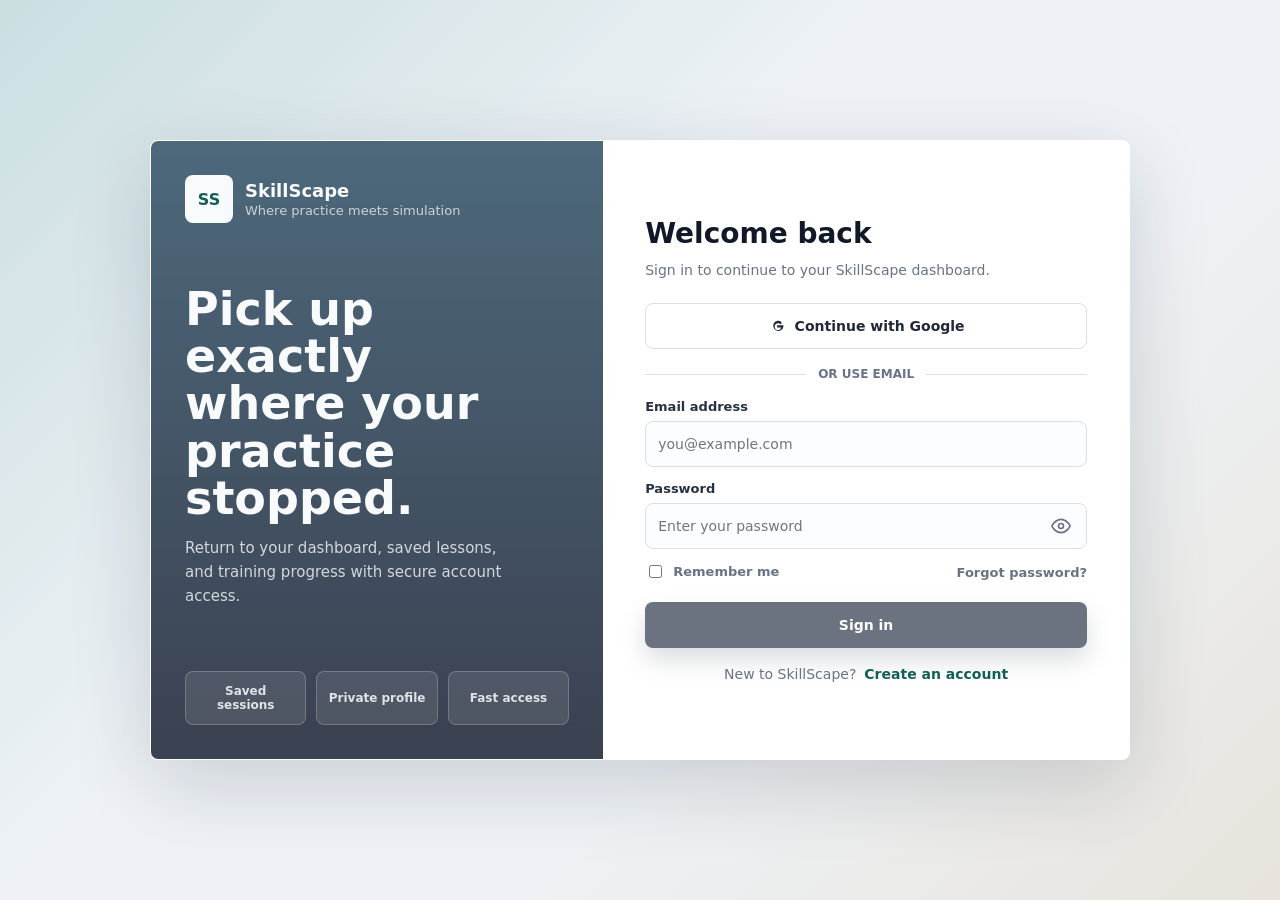
==== frontend/catalog.html @ 08c66814 "feat: course catalog with live search, category filters, and 16 simulated courses" ====
<!DOCTYPE html>
<html lang="en">
<head>
  <meta charset="UTF-8" />
  <meta name="viewport" content="width=device-width, initial-scale=1.0" />
  <title>Course Catalog — SkillScape</title>
  <link rel="preconnect" href="https://fonts.googleapis.com" />
  <link rel="preconnect" href="https://fonts.gstatic.com" crossorigin />
  <link href="https://fonts.googleapis.com/css2?family=Inter:wght@400;500;600;700&family=Space+Grotesk:wght@500;600;700&display=swap" rel="stylesheet" />
  <link rel="stylesheet" href="app.css" />
</head>
<body>
  <div class="app-shell">

    <aside class="sidebar" id="sidebar">
      <div class="sidebar-brand">
        <div class="brand-mark">SS</div>
        <div class="brand-copy">
          <strong>SkillScape</strong>
          <span>Where practice meets simulation</span>
        </div>
      </div>
      <nav class="sidebar-nav">
        <div class="nav-section">Learn</div>
        <a class="nav-link" href="dashboard.html">
          <svg viewBox="0 0 24 24" fill="none" stroke="currentColor" stroke-width="2" stroke-linecap="round" stroke-linejoin="round"><rect x="3" y="3" width="7" height="9"/><rect x="14" y="3" width="7" height="5"/><rect x="14" y="12" width="7" height="9"/><rect x="3" y="16" width="7" height="5"/></svg>
          Overview
        </a>
        <a class="nav-link active" href="catalog.html">
          <svg viewBox="0 0 24 24" fill="none" stroke="currentColor" stroke-width="2" stroke-linecap="round" stroke-linejoin="round"><path d="M4 19.5A2.5 2.5 0 0 1 6.5 17H20"/><path d="M6.5 2H20v20H6.5A2.5 2.5 0 0 1 4 19.5v-15A2.5 2.5 0 0 1 6.5 2z"/></svg>
          Courses
        </a>
        <a class="nav-link" href="dashboard.html#skilltree">
          <svg viewBox="0 0 24 24" fill="none" stroke="currentColor" stroke-width="2" stroke-linecap="round" stroke-linejoin="round"><path d="M12 19V5"/><path d="M5 12l7-7 7 7"/><path d="M5 19h14"/></svg>
          Skill Path
        </a>
        <div class="nav-section">Practice</div>
        <a class="nav-link" href="#simulations">
          <svg viewBox="0 0 24 24" fill="none" stroke="currentColor" stroke-width="2" stroke-linecap="round" stroke-linejoin="round"><rect x="2" y="3" width="20" height="14" rx="2"/><path d="M8 21h8M12 17v4"/></svg>
          Simulations
        </a>
        <a class="nav-link" href="dashboard.html#assessment">
          <svg viewBox="0 0 24 24" fill="none" stroke="currentColor" stroke-width="2" stroke-linecap="round" stroke-linejoin="round"><path d="M22 11.08V12a10 10 0 1 1-5.93-9.14"/><polyline points="22 4 12 14.01 9 11.01"/></svg>
          Assessments
        </a>
        <div class="nav-section">Account</div>
        <a class="nav-link" href="dashboard.html#achievements">
          <svg viewBox="0 0 24 24" fill="none" stroke="currentColor" stroke-width="2" stroke-linecap="round" stroke-linejoin="round"><circle cx="12" cy="8" r="6"/><path d="M15.48 12.52 17 22l-5-3-5 3 1.52-9.48"/></svg>
          Achievements
        </a>
        <a class="nav-link" href="dashboard.html#settings">
          <svg viewBox="0 0 24 24" fill="none" stroke="currentColor" stroke-width="2" stroke-linecap="round" stroke-linejoin="round"><circle cx="12" cy="12" r="3"/><path d="M19.4 15a1.65 1.65 0 0 0 .33 1.82l.06.06a2 2 0 0 1 0 2.83 2 2 0 0 1-2.83 0l-.06-.06a1.65 1.65 0 0 0-1.82-.33 1.65 1.65 0 0 0-1 1.51V21a2 2 0 0 1-2 2 2 2 0 0 1-2-2v-.09A1.65 1.65 0 0 0 9 19.4a1.65 1.65 0 0 0-1.82.33l-.06.06a2 2 0 0 1-2.83 0 2 2 0 0 1 0-2.83l.06-.06a1.65 1.65 0 0 0 .33-1.82 1.65 1.65 0 0 0-1.51-1H3a2 2 0 0 1-2-2 2 2 0 0 1 2-2h.09A1.65 1.65 0 0 0 4.6 9a1.65 1.65 0 0 0-.33-1.82l-.06-.06a2 2 0 0 1 0-2.83 2 2 0 0 1 2.83 0l.06.06a1.65 1.65 0 0 0 1.82.33H9a1.65 1.65 0 0 0 1-1.51V3a2 2 0 0 1 2-2 2 2 0 0 1 2 2v.09a1.65 1.65 0 0 0 1 1.51 1.65 1.65 0 0 0 1.82-.33l.06-.06a2 2 0 0 1 2.83 0 2 2 0 0 1 0 2.83l-.06.06a1.65 1.65 0 0 0-.33 1.82V9a1.65 1.65 0 0 0 1.51 1H21a2 2 0 0 1 2 2 2 2 0 0 1-2 2h-.09a1.65 1.65 0 0 0-1.51 1z"/></svg>
          Settings
        </a>
      </nav>
      <div class="sidebar-footer">
        <div class="sidebar-user">
          <div class="avatar" id="userAvatar">?</div>
          <div class="user-meta">
            <strong id="userName">Loading…</strong>
            <span id="userEmail">—</span>
          </div>
        </div>
      </div>
    </aside>

    <div class="main-area">
      <header class="topbar">
        <div style="display:flex;align-items:center;gap:12px">
          <button class="icon-btn menu-toggle" id="menuToggle" aria-label="Toggle menu">
            <svg viewBox="0 0 24 24" fill="none" stroke="currentColor" stroke-width="2" stroke-linecap="round"><line x1="3" y1="6" x2="21" y2="6"/><line x1="3" y1="12" x2="21" y2="12"/><line x1="3" y1="18" x2="21" y2="18"/></svg>
          </button>
          <span class="topbar-title">Course Catalog</span>
        </div>
        <div class="topbar-actions">
          <button class="icon-btn" id="notifBtn" aria-label="Notifications">
            <svg viewBox="0 0 24 24" fill="none" stroke="currentColor" stroke-width="2" stroke-linecap="round" stroke-linejoin="round"><path d="M18 8A6 6 0 0 0 6 8c0 7-3 9-3 9h18s-3-2-3-9"/><path d="M13.73 21a2 2 0 0 1-3.46 0"/></svg>
          </button>
          <button class="icon-btn" id="signout" aria-label="Sign out">
            <svg viewBox="0 0 24 24" fill="none" stroke="currentColor" stroke-width="2" stroke-linecap="round" stroke-linejoin="round"><path d="M9 21H5a2 2 0 0 1-2-2V5a2 2 0 0 1 2-2h4"/><polyline points="16 17 21 12 16 7"/><line x1="21" y1="12" x2="9" y2="12"/></svg>
          </button>
        </div>
      </header>

      <main class="content">
        <div class="catalog-hero">
          <h1>Explore the SkillScape catalog</h1>
          <p>Interactive 3D simulations across electrical work, carpentry, culinary arts, AI, plumbing, and robotics. Learn by doing — safely.</p>
        </div>

        <div class="search-bar">
          <input type="text" id="searchInput" class="search-input" placeholder="Search courses… (e.g. wiring, dovetail, oven, model)" />
        </div>

        <div class="cat-filter" id="catFilter">
          <button class="cat-btn active" data-cat="all">All</button>
          <button class="cat-btn" data-cat="electrical">Electrical</button>
          <button class="cat-btn" data-cat="carpentry">Carpentry</button>
          <button class="cat-btn" data-cat="culinary">Culinary</button>
          <button class="cat-btn" data-cat="ai">AI</button>
          <button class="cat-btn" data-cat="plumbing">Plumbing</button>
          <button class="cat-btn" data-cat="robotics">Robotics</button>
        </div>

        <div id="simulations" style="border-top:1px solid var(--border);padding-top:4px">
          <div class="section-row" style="margin-top:22px">
            <h2 id="gridTitle">All courses</h2>
            <span class="badge info" id="resultCount">6 courses</span>
          </div>
          <div class="course-grid" id="courseGrid"></div>
          <div class="empty-state" id="emptyState" style="display:none">
            <svg viewBox="0 0 24 24" fill="none" stroke="currentColor" stroke-width="1.5"><circle cx="11" cy="11" r="8"/><path d="m21 21-4.35-4.35"/></svg>
            <p>No courses match your search. Try different keywords.</p>
          </div>
        </div>
      </main>
    </div>
  </div>

  <div class="toast-wrap" id="toastWrap"></div>

  <script>
    const COURSES = [
      { title: 'Electrical Wiring Fundamentals', cat: 'electrical', level: 'Intermediate', desc: 'Wire outlets, switches, and read schematics safely in a 3D house.', icon: 'bolt', grad: 'gradient-electric', lessons: 12, hours: 8.5, sim: true },
      { title: 'Multimeter Mastery', cat: 'electrical', level: 'Beginner', desc: 'Measure voltage, current, and resistance with confidence.', icon: 'gauge', grad: 'gradient-electric', lessons: 6, hours: 3.2, sim: true },
      { title: 'Circuit Breaker Panel', cat: 'electrical', level: 'Advanced', desc: 'Diagnose and repair a live panel — safely and to code.', icon: 'panel', grad: 'gradient-electric', lessons: 10, hours: 6.8, sim: true },

      { title: 'Cabinet Joinery Basics', cat: 'carpentry', level: 'Beginner', desc: 'Master dovetail and mortise-and-tenon joints in VR woodshop.', icon: 'tool', grad: 'gradient-carpentry', lessons: 12, hours: 9.0, sim: true },
      { title: 'Power Tool Safety', cat: 'carpentry', level: 'Beginner', desc: 'Saw, drill, and sand with professional-grade technique.', icon: 'saw', grad: 'gradient-carpentry', lessons: 5, hours: 2.4, sim: true },
      { title: 'Furniture Finishing', cat: 'carpentry', level: 'Intermediate', desc: 'Sanding, staining, and sealing for a flawless finish.', icon: 'brush', grad: 'gradient-carpentry', lessons: 8, hours: 4.6, sim: true },

      { title: 'Baking Foundations', cat: 'culinary', level: 'Beginner', desc: 'Breads, pastries, and precise temperature control.', icon: 'chef', grad: 'gradient-culinary', lessons: 10, hours: 7.2, sim: true },
      { title: 'Knife Skills Lab', cat: 'culinary', level: 'Beginner', desc: 'Chop, julienne, and chiffonade like a professional.', icon: 'knife', grad: 'gradient-culinary', lessons: 4, hours: 1.9, sim: true },
      { title: 'Bakery Oven Ops', cat: 'culinary', level: 'Intermediate', desc: 'Professional oven handling, scaling, and timing.', icon: 'oven', grad: 'gradient-culinary', lessons: 9, hours: 5.1, sim: true },

      { title: 'Intro to Machine Learning', cat: 'ai', level: 'Beginner', desc: 'Train your first model and understand the AI pipeline.', icon: 'brain', grad: 'gradient-ai', lessons: 9, hours: 6.5, sim: true },
      { title: 'AI Agents & Planning', cat: 'ai', level: 'Advanced', desc: 'Build planning agents that reason about real-world tasks.', icon: 'robot', grad: 'gradient-ai', lessons: 12, hours: 8.9, sim: true },
      { title: 'Prompt Engineering', cat: 'ai', level: 'Beginner', desc: 'Craft effective prompts and evaluate model outputs.', icon: 'chat', grad: 'gradient-ai', lessons: 6, hours: 2.8, sim: true },

      { title: 'Plumbing Pipefitting', cat: 'plumbing', level: 'Intermediate', desc: 'Solder, thread, and fit copper and PEX pipe systems.', icon: 'pipe', grad: 'gradient-plumbing', lessons: 11, hours: 7.9, sim: true },
      { title: 'Fixture Installation', cat: 'plumbing', level: 'Beginner', desc: 'Install faucets, toilets, and drains correctly.', icon: 'faucet', grad: 'gradient-plumbing', lessons: 7, hours: 3.6, sim: true },

      { title: 'Robotics Assembly', cat: 'robotics', level: 'Intermediate', desc: 'Wire servos, sensors, and motor controllers in 3D.', icon: 'gear', grad: 'gradient-robotics', lessons: 10, hours: 6.9, sim: true },
      { title: 'Embedded Control Basics', cat: 'robotics', level: 'Beginner', desc: 'Program microcontrollers to respond to the world.', icon: 'chip', grad: 'gradient-robotics', lessons: 8, hours: 4.4, sim: true },
    ];

    const ICONS = {
      bolt: '<polygon points="13 2 3 14 12 14 11 22 21 10 12 10 13 2"/>',
      gauge: '<path d="M12 15l3.5-3.5"/><path d="M20.3 18a10 10 0 1 0-16.6 0"/><circle cx="12" cy="15" r="1"/>',
      panel: '<rect x="2" y="2" width="20" height="20" rx="2"/><path d="M8 2v20M16 2v20M2 8h20M2 16h20"/>',
      tool: '<path d="M14.7 6.3a1 1 0 0 0 0 1.4l1.6 1.6a1 1 0 0 0 1.4 0l3.77-3.77a6 6 0 0 1-7.94 7.94l-6.91 6.91a2.12 2.12 0 0 1-3-3l6.91-6.91a6 6 0 0 1 7.94-7.94l-3.76 3.76z"/>',
      saw: '<circle cx="6" cy="6" r="3"/><path d="M8.12 8.12 12 12M20 4l-5.5 13-3.5-2-2 4-2-3"/>',
      brush: '<path d="m9.06 11.9 8.07-8.06a2.85 2.85 0 1 1 4.03 4.03l-8.06 8.08"/><path d="M7.07 14.94c-1.66 0-3 1.35-3 3.02 0 1.33-2.5 1.52-2 2.02 1.08 1.1 2.49 2.02 4 2.02 2.2 0 4-1.8 4-4.04a3.01 3.01 0 0 0-3-3.02z"/>',
      chef: '<path d="M6 13.87A4 4 0 0 1 7.41 6a5.11 5.11 0 0 1 1.05-1.54 5 5 0 0 1 7.08 0A5.11 5.11 0 0 1 16.59 6 4 4 0 0 1 18 13.87V21H6z"/><line x1="6" y1="17" x2="18" y2="17"/>',
      knife: '<path d="m5 11 11-11 7 7-11 11-4-4z"/><path d="M8 16.5 5 19.5a2 2 0 0 1-3 0H2l7-7"/>',
      oven: '<path d="M2 12h20"/><path d="M2 12v6a2 2 0 0 0 2 2h16a2 2 0 0 0 2-2v-6"/><path d="M5 5h14a1 1 0 0 1 1 1v2a3 3 0 0 1-3 3H7a3 3 0 0 1-3-3V6a1 1 0 0 1 1-1z"/><circle cx="9" cy="17" r="1"/><circle cx="15" cy="17" r="1"/>',
      brain: '<circle cx="5" cy="5" r="2"/><circle cx="19" cy="6" r="2"/><circle cx="5" cy="18" r="2"/><circle cx="19" cy="18" r="2"/><path d="M7 11h10M7 13l7 4M17 11l-7 4M7 13a4 4 0 0 1 0-2M17 13a4 4 0 0 1 0-2"/>',
      robot: '<rect x="4" y="8" width="16" height="10" rx="2"/><path d="M12 8V4"/><circle cx="12" cy="3" r="1"/><circle cx="9" cy="13" r="1"/><circle cx="15" cy="13" r="1"/><path d="M2 12v3M22 12v3"/>',
      chat: '<path d="M21 15a2 2 0 0 1-2 2H7l-4 4V5a2 2 0 0 1 2-2h14a2 2 0 0 1 2 2z"/>',
      pipe: '<path d="M4 14a8 8 0 0 1 16 0"/><path d="M12 22a4 4 0 1 0 0-8 4 4 0 0 0 0 8z"/><path d="M4 14h16"/>',
      faucet: '<path d="M14 4h6v6"/><path d="m4 18 10-10"/><path d="M18 20v-6"/><path d="M18 14a2 2 0 1 1 4 0c0 2-2 3-2 3"/>',
      gear: '<circle cx="12" cy="12" r="3"/><path d="M19.4 15a1.65 1.65 0 0 0 .33 1.82l.06.06a2 2 0 0 1 0 2.83 2 2 0 0 1-2.83 0l-.06-.06a1.65 1.65 0 0 0-1.82-.33 1.65 1.65 0 0 0-1 1.51V21a2 2 0 0 1-2 2 2 2 0 0 1-2-2v-.09A1.65 1.65 0 0 0 9 19.4a1.65 1.65 0 0 0-1.82.33l-.06.06a2 2 0 0 1-2.83 0 2 2 0 0 1 0-2.83l.06-.06a1.65 1.65 0 0 0 .33-1.82 1.65 1.65 0 0 0-1.51-1H3a2 2 0 0 1-2-2 2 2 0 0 1 2-2h.09A1.65 1.65 0 0 0 4.6 9a1.65 1.65 0 0 0-.33-1.82l-.06-.06a2 2 0 0 1 0-2.83 2 2 0 0 1 2.83 0l.06.06a1.65 1.65 0 0 0 1.82.33H9a1.65 1.65 0 0 0 1-1.51V3a2 2 0 0 1 2-2 2 2 0 0 1 2 2v.09a1.65 1.65 0 0 0 1 1.51 1.65 1.65 0 0 0 1.82-.33l.06-.06a2 2 0 0 1 2.83 0 2 2 0 0 1 0 2.83l-.06.06a1.65 1.65 0 0 0-.33 1.82V9a1.65 1.65 0 0 0 1.51 1H21a2 2 0 0 1 2 2 2 2 0 0 1-2 2h-.09a1.65 1.65 0 0 0-1.51 1z"/>',
      chip: '<rect x="5" y="5" width="14" height="14" rx="1"/><rect x="9" y="9" width="6" height="6"/><path d="M2 10h2M2 14h2M20 10h2M20 14h2M10 2v2M14 2v2M10 20v2M14 20v2"/>',
    };

    const grid = document.getElementById('courseGrid');
    const empty = document.getElementById('emptyState');
    const title = document.getElementById('gridTitle');
    const count = document.getElementById('resultCount');
    const search = document.getElementById('searchInput');
    const catBtns = document.querySelectorAll('.cat-btn');

    let activeCat = 'all';
    let query = '';

    function cardHtml(c) {
      return `
      <div class="course-card" data-cat="${c.cat}" data-title="${c.title.toLowerCase()}" data-desc="${c.desc.toLowerCase()}">
        <div class="course-card-inner">
          <div class="course-thumb ${c.grad}">
            <span class="course-level">${c.level}</span>
            ${c.sim ? '<span class="course-progress-ring" title="Interactive 3D simulation">3D</span>' : ''}
            <div class="course-icon"><svg viewBox="0 0 24 24" fill="none" stroke="currentColor" stroke-width="1.4" stroke-linecap="round" stroke-linejoin="round">${ICONS[c.icon]}</svg></div>
          </div>
          <div class="course-body">
            <h4>${c.title}</h4>
            <p>${c.desc}</p>
            <div class="course-meta">
              <span><span class="dot online"></span>${c.lessons} lessons</span>
              <span>${c.hours}h · ${c.cat}</span>
            </div>
          </div>
        </div>
      </div>`;
    }

    function render() {
      const q = query.trim().toLowerCase();
      const filtered = COURSES.filter((c) => {
        const catOk = activeCat === 'all' || c.cat === activeCat;
        const qOk = !q || c.title.toLowerCase().includes(q) || c.desc.toLowerCase().includes(q) || c.cat.includes(q);
        return catOk && qOk;
      });
      grid.innerHTML = filtered.map(cardHtml).join('');
      empty.style.display = filtered.length ? 'none' : 'block';
      count.textContent = `${filtered.length} ${filtered.length === 1 ? 'course' : 'courses'}`;
      title.textContent = q || activeCat !== 'all'
        ? `${activeCat === 'all' ? 'Search results' : activeCat[0].toUpperCase() + activeCat.slice(1)} courses`
        : 'All courses';
    }

    search.addEventListener('input', () => { query = search.value; render(); });
    catBtns.forEach((btn) => btn.addEventListener('click', () => {
      catBtns.forEach((b) => b.classList.remove('active'));
      btn.classList.add('active');
      activeCat = btn.dataset.cat;
      render();
    }));

    render();
  </script>
  <script src="app.js"></script>
</body>
</html>
---- frontend/app.css ----
/* ============================================================
   SkillScape App Design System
   Formal professional UI + interactive 3D-ready components
   ============================================================ */

:root {
  /* Brand */
  --primary: #0f766e;
  --primary-dark: #0b5d57;
  --primary-light: #14b8a6;
  --indigo: #6366f1;
  --cyan: #06b6d4;
  --gold: #d97706;

  /* Neutrals */
  --bg: #f6f7fb;
  --bg-card: #ffffff;
  --bg-sidebar: #0f172a;
  --bg-sidebar-hover: #1e293b;
  --text: #0f172a;
  --text-muted: #64748b;
  --text-inverse: #e2e8f0;
  --border: #e2e8f0;
  --border-strong: #cbd5e1;

  /* Status */
  --success: #16a34a;
  --warning: #f59e0b;
  --error: #dc2626;
  --info: #0284c7;

  /* Radius */
  --radius-sm: 8px;
  --radius: 12px;
  --radius-lg: 16px;
  --radius-xl: 24px;

  /* Effects */
  --shadow-sm: 0 1px 2px rgba(15, 23, 42, 0.06), 0 1px 3px rgba(15, 23, 42, 0.08);
  --shadow: 0 4px 12px rgba(15, 23, 42, 0.08);
  --shadow-lg: 0 12px 32px rgba(15, 23, 42, 0.12);
  --shadow-brand: 0 10px 30px rgba(15, 118, 110, 0.25);

  /* Fonts */
  --font-display: 'Space Grotesk', 'Inter', sans-serif;
  --font-body: 'Inter', sans-serif;

  /* Layout */
  --sidebar-width: 264px;
  --topbar-height: 68px;
}

* { box-sizing: border-box; margin: 0; padding: 0; }

html { scroll-behavior: smooth; }

body {
  font-family: var(--font-body);
  background: var(--bg);
  color: var(--text);
  line-height: 1.6;
  -webkit-font-smoothing: antialiased;
}

h1, h2, h3, h4 { font-family: var(--font-display); line-height: 1.25; }

a { color: var(--primary); text-decoration: none; }
a:hover { text-decoration: underline; }

button { font-family: var(--font-body); cursor: pointer; }

/* ---------- App Shell (sidebar + main) ---------- */
.app-shell { display: flex; min-height: 100vh; }

.sidebar {
  width: var(--sidebar-width);
  background: var(--bg-sidebar);
  color: var(--text-inverse);
  display: flex;
  flex-direction: column;
  position: fixed;
  inset: 0 auto 0 0;
  z-index: 50;
  transition: transform 0.25s ease;
}

.sidebar-brand {
  display: flex;
  align-items: center;
  gap: 12px;
  padding: 20px 20px 16px;
  border-bottom: 1px solid rgba(148, 163, 184, 0.15);
}

.sidebar-brand .brand-mark {
  width: 42px;
  height: 42px;
  border-radius: 12px;
  background: linear-gradient(135deg, var(--primary) 0%, var(--cyan) 100%);
  display: grid;
  place-items: center;
  font-family: var(--font-display);
  font-weight: 700;
  color: #fff;
  box-shadow: 0 6px 18px rgba(15, 118, 110, 0.4);
}

.sidebar-brand .brand-copy strong { display: block; font-family: var(--font-display); font-size: 1.05rem; }
.sidebar-brand .brand-copy span { display: block; font-size: 0.72rem; color: #94a3b8; }

.sidebar-nav { flex: 1; padding: 16px 12px; overflow-y: auto; }

.sidebar-nav .nav-section {
  font-size: 0.7rem;
  text-transform: uppercase;
  letter-spacing: 0.08em;
  color: #64748b;
  padding: 16px 12px 8px;
}

.nav-link {
  display: flex;
  align-items: center;
  gap: 12px;
  padding: 11px 12px;
  border-radius: var(--radius-sm);
  color: #94a3b8;
  font-weight: 500;
  font-size: 0.925rem;
  transition: background 0.15s ease, color 0.15s ease;
}

.nav-link svg { width: 20px; height: 20px; flex-shrink: 0; }
.nav-link:hover { background: var(--bg-sidebar-hover); color: #e2e8f0; text-decoration: none; }
.nav-link.active { background: rgba(20, 184, 166, 0.15); color: #5eead4; }

.sidebar-footer { padding: 16px; border-top: 1px solid rgba(148, 163, 184, 0.15); }
.sidebar-user { display: flex; align-items: center; gap: 10px; }
.sidebar-user .avatar {
  width: 40px; height: 40px; border-radius: 50%;
  background: linear-gradient(135deg, var(--indigo), var(--cyan));
  display: grid; place-items: center; font-weight: 700; color: #fff; font-size: 0.95rem; flex-shrink: 0;
}
.sidebar-user .user-meta { min-width: 0; }
.sidebar-user .user-meta strong { display: block; font-size: 0.85rem; white-space: nowrap; overflow: hidden; text-overflow: ellipsis; }
.sidebar-user .user-meta span { display: block; font-size: 0.72rem; color: #94a3b8; }

.main-area { margin-left: var(--sidebar-width); flex: 1; display: flex; flex-direction: column; min-width: 0; }

.topbar {
  height: var(--topbar-height);
  background: rgba(255, 255, 255, 0.85);
  backdrop-filter: blur(12px);
  border-bottom: 1px solid var(--border);
  display: flex;
  align-items: center;
  justify-content: space-between;
  padding: 0 28px;
  position: sticky;
  top: 0;
  z-index: 40;
}

.topbar-title { font-size: 1.1rem; font-weight: 700; }

.topbar-actions { display: flex; align-items: center; gap: 14px; }
.icon-btn {
  width: 40px; height: 40px; border-radius: 10px;
  border: 1px solid var(--border); background: #fff; color: var(--text-muted);
  display: grid; place-items: center; transition: all 0.15s ease;
}
.icon-btn:hover { color: var(--primary); border-color: var(--primary); box-shadow: var(--shadow-sm); }
.icon-btn svg { width: 20px; height: 20px; }

.content { padding: 28px; max-width: 1440px; width: 100%; }

/* ---------- Stat Cards ---------- */
.stat-grid { display: grid; grid-template-columns: repeat(auto-fit, minmax(220px, 1fr)); gap: 20px; margin-bottom: 28px; }

.stat-card {
  background: var(--bg-card);
  border: 1px solid var(--border);
  border-radius: var(--radius-lg);
  padding: 22px;
  display: flex;
  align-items: center;
  gap: 16px;
  box-shadow: var(--shadow-sm);
  transition: transform 0.2s ease, box-shadow 0.2s ease;
}

.stat-card:hover { transform: translateY(-3px); box-shadow: var(--shadow-lg); }

.stat-icon {
  width: 52px; height: 52px; border-radius: 14px; flex-shrink: 0;
  display: grid; place-items: center;
}

.stat-icon svg { width: 26px; height: 26px; }
.stat-icon.teal { background: rgba(15, 118, 110, 0.1); color: var(--primary); }
.stat-icon.indigo { background: rgba(99, 102, 241, 0.12); color: var(--indigo); }
.stat-icon.gold { background: rgba(217, 119, 6, 0.12); color: var(--gold); }
.stat-icon.cyan { background: rgba(6, 182, 212, 0.12); color: var(--cyan); }

.stat-meta .stat-label { font-size: 0.8rem; color: var(--text-muted); font-weight: 500; }
.stat-meta .stat-value { font-family: var(--font-display); font-size: 1.7rem; font-weight: 700; line-height: 1.2; }
.stat-meta .stat-sub { font-size: 0.75rem; color: var(--text-muted); }

/* ---------- Cards / Grids ---------- */
.card {
  background: var(--bg-card);
  border: 1px solid var(--border);
  border-radius: var(--radius-lg);
  box-shadow: var(--shadow-sm);
}

.card-header { padding: 18px 22px; border-bottom: 1px solid var(--border); display: flex; align-items: center; justify-content: space-between; }
.card-header h3 { font-size: 1.05rem; }
.card-body { padding: 22px; }

.section-row { display: flex; align-items: center; justify-content: space-between; margin-bottom: 18px; }
.section-row h2 { font-size: 1.35rem; }
.section-row .section-link { font-size: 0.9rem; font-weight: 600; }

/* ---------- Course Cards (3D tilt ready) ---------- */
.course-grid { display: grid; grid-template-columns: repeat(auto-fill, minmax(260px, 1fr)); gap: 22px; }

.course-card {
  perspective: 1200px;
  border-radius: var(--radius-lg);
}

.course-card-inner {
  background: var(--bg-card);
  border: 1px solid var(--border);
  border-radius: var(--radius-lg);
  overflow: hidden;
  box-shadow: var(--shadow-sm);
  transition: transform 0.3s ease, box-shadow 0.3s ease;
  transform-style: preserve-3d;
}

.course-card:hover .course-card-inner {
  box-shadow: var(--shadow-lg);
}

.course-thumb {
  height: 140px;
  position: relative;
  overflow: hidden;
}

.course-thumb.gradient-electric { background: linear-gradient(135deg, #f59e0b 0%, #ef4444 100%); }
.course-thumb.gradient-carpentry { background: linear-gradient(135deg, #92400e 0%, #d97706 100%); }
.course-thumb.gradient-culinary { background: linear-gradient(135deg, #db2777 0%, #f59e0b 100%); }
.course-thumb.gradient-ai { background: linear-gradient(135deg, #6366f1 0%, #06b6d4 100%); }
.course-thumb.gradient-plumbing { background: linear-gradient(135deg, #0284c7 0%, #14b8a6 100%); }
.course-thumb.gradient-robotics { background: linear-gradient(135deg, #7c3aed 0%, #db2777 100%); }

.course-thumb .course-icon {
  position: absolute; inset: 0;
  display: grid; place-items: center;
  color: rgba(255, 255, 255, 0.9);
}
.course-thumb .course-icon svg { width: 56px; height: 56px; filter: drop-shadow(0 8px 16px rgba(0,0,0,0.25)); }
.course-thumb .course-level {
  position: absolute; top: 10px; right: 10px;
  background: rgba(255, 255, 255, 0.9); color: var(--text);
  font-size: 0.68rem; font-weight: 700; padding: 4px 10px; border-radius: 999px;
}
.course-thumb .course-progress-ring {
  position: absolute; bottom: 10px; right: 10px;
  width: 38px; height: 38px; border-radius: 50%;
  background: #fff; display: grid; place-items: center;
  font-size: 0.7rem; font-weight: 700; color: var(--primary);
  box-shadow: var(--shadow-sm);
  border: 3px solid var(--primary);
}

.course-body { padding: 18px; }
.course-body h4 { font-size: 1.02rem; margin-bottom: 6px; }
.course-body p { font-size: 0.85rem; color: var(--text-muted); margin-bottom: 14px; }

.course-meta { display: flex; align-items: center; justify-content: space-between; font-size: 0.78rem; color: var(--text-muted); }
.course-meta .dot { width: 6px; height: 6px; border-radius: 50%; display: inline-block; margin-right: 5px; }
.course-meta .dot.online { background: var(--success); }
.course-meta .dot.busy { background: var(--warning); }

/* ---------- Progress Bars ---------- */
.progress-track { height: 8px; background: var(--border); border-radius: 999px; overflow: hidden; }
.progress-fill {
  height: 100%; border-radius: 999px;
  background: linear-gradient(90deg, var(--primary), var(--cyan));
  transition: width 0.5s ease;
}
.progress-row { display: flex; align-items: center; gap: 12px; margin-bottom: 14px; }
.progress-row .p-label { width: 130px; font-size: 0.85rem; font-weight: 500; flex-shrink: 0; }
.progress-row .p-bar { flex: 1; }
.progress-row .p-value { width: 40px; text-align: right; font-size: 0.8rem; font-weight: 700; color: var(--primary); }

/* ---------- Skill chips ---------- */
.skill-chips { display: flex; flex-wrap: wrap; gap: 10px; }
.skill-chip {
  display: inline-flex; align-items: center; gap: 8px;
  padding: 8px 14px; border-radius: 999px;
  background: #fff; border: 1px solid var(--border);
  font-size: 0.82rem; font-weight: 600; color: var(--text);
  transition: all 0.15s ease;
  box-shadow: var(--shadow-sm);
}
.skill-chip:hover { border-color: var(--primary); color: var(--primary); transform: translateY(-2px); }
.skill-chip .chip-icon { width: 18px; height: 18px; }
.skill-chip .chip-icon svg { width: 18px; height: 18px; }

/* ---------- Timeline / Streak ---------- */
.streak-days { display: flex; gap: 8px; }
.streak-day {
  flex: 1; text-align: center; padding: 12px 4px;
  border-radius: var(--radius-sm);
  background: var(--bg); border: 1px solid var(--border);
}
.streak-day .day { font-size: 0.68rem; text-transform: uppercase; letter-spacing: 0.04em; color: var(--text-muted); }
.streak-day .date { font-family: var(--font-display); font-weight: 700; font-size: 1rem; }
.streak-day.complete { background: rgba(15, 118, 110, 0.1); border-color: var(--primary-light); }
.streak-day.complete .date { color: var(--primary); }
.streak-day.today { border-color: var(--primary); box-shadow: 0 0 0 3px rgba(15, 118, 110, 0.15); }

/* ---------- Buttons ---------- */
.btn {
  display: inline-flex; align-items: center; gap: 8px;
  padding: 10px 18px; border-radius: var(--radius-sm);
  font-family: var(--font-body); font-weight: 600; font-size: 0.9rem;
  border: 1px solid transparent; transition: all 0.15s ease;
}
.btn.primary { background: var(--primary); color: #fff; }
.btn.primary:hover { background: var(--primary-dark); box-shadow: var(--shadow-brand); }
.btn.secondary { background: #fff; color: var(--text); border-color: var(--border); }
.btn.secondary:hover { border-color: var(--border-strong); background: var(--bg); }
.btn.ghost { background: transparent; color: var(--text-muted); }
.btn.ghost:hover { background: var(--bg); color: var(--text); }

/* ---------- Tables ---------- */
.data-table { width: 100%; border-collapse: collapse; font-size: 0.88rem; }
.data-table th {
  text-align: left; padding: 12px 16px; font-size: 0.7rem;
  text-transform: uppercase; letter-spacing: 0.06em; color: var(--text-muted);
  border-bottom: 1px solid var(--border);
}
.data-table td { padding: 14px 16px; border-bottom: 1px solid var(--border); }
.data-table tr:last-child td { border-bottom: none; }
.data-table tr:hover td { background: var(--bg); }
.badge { padding: 4px 10px; border-radius: 999px; font-size: 0.72rem; font-weight: 700; }
.badge.success { background: rgba(22, 163, 74, 0.12); color: var(--success); }
.badge.warning { background: rgba(245, 158, 11, 0.14); color: #b45309; }
.badge.info { background: rgba(2, 132, 199, 0.12); color: var(--info); }

/* ---------- Catalog ---------- */
.catalog-hero {
  background: linear-gradient(135deg, #0f172a 0%, #134e4a 60%, #155e75 100%);
  color: #fff; border-radius: var(--radius-xl);
  padding: 40px; margin-bottom: 28px;
  position: relative; overflow: hidden;
}
.catalog-hero h1 { font-size: 1.9rem; margin-bottom: 8px; }
.catalog-hero p { color: #94a3b8; max-width: 560px; }
.catalog-hero::after {
  content: '';
  position: absolute; inset: 0;
  background: radial-gradient(circle at 80% 20%, rgba(6, 182, 212, 0.35), transparent 50%);
}

.search-bar {
  display: flex; gap: 12px; margin-bottom: 22px; align-items: center;
}
.search-input {
  flex: 1; padding: 13px 18px; border-radius: var(--radius-sm);
  border: 1px solid var(--border); background: #fff; font-size: 0.95rem;
  transition: border-color 0.15s ease, box-shadow 0.15s ease;
}
.search-input:focus { outline: none; border-color: var(--primary); box-shadow: 0 0 0 3px rgba(15, 118, 110, 0.15); }

.cat-filter { display: flex; gap: 10px; flex-wrap: wrap; margin-bottom: 26px; }
.cat-btn {
  padding: 9px 18px; border-radius: 999px;
  border: 1px solid var(--border); background: #fff;
  font-weight: 600; font-size: 0.85rem; color: var(--text-muted);
  transition: all 0.15s ease;
}
.cat-btn:hover { border-color: var(--primary); color: var(--primary); }
.cat-btn.active { background: var(--primary); color: #fff; border-color: var(--primary); }

.empty-state { text-align: center; padding: 60px 20px; color: var(--text-muted); }
.empty-state svg { width: 56px; height: 56px; margin-bottom: 14px; opacity: 0.4; }

/* ---------- 3D Scene canvas ---------- */
.canvas-stage {
  position: relative; border-radius: var(--radius-lg);
  overflow: hidden; background: #0f172a;
  border: 1px solid rgba(148, 163, 184, 0.2);
}
.canvas-stage canvas { display: block; width: 100%; height: 100%; }

/* ---------- Toast ---------- */
.toast-wrap { position: fixed; bottom: 24px; right: 24px; z-index: 100; display: flex; flex-direction: column; gap: 10px; }
.toast {
  background: var(--bg-sidebar); color: #e2e8f0;
  padding: 14px 18px; border-radius: var(--radius-sm);
  box-shadow: var(--shadow-lg); font-size: 0.88rem;
  display: flex; align-items: center; gap: 10px;
  animation: toastIn 0.3s ease;
  max-width: 340px;
}
.toast.success { border-left: 4px solid var(--success); }
.toast.error { border-left: 4px solid var(--error); }
.toast.info { border-left: 4px solid var(--info); }
@keyframes toastIn { from { opacity: 0; transform: translateY(12px); } to { opacity: 1; transform: translateY(0); } }

/* ---------- Responsive ---------- */
@media (max-width: 900px) {
  .sidebar { transform: translateX(-100%); }
  .sidebar.open { transform: translateX(0); }
  .main-area { margin-left: 0; }
  .content { padding: 18px; }
  .menu-toggle { display: grid !important; }
  .catalog-hero { padding: 28px; }
}

.menu-toggle { display: none; }

@media (max-width: 560px) {
  .stat-grid { grid-template-columns: 1fr 1fr; gap: 12px; }
  .stat-card { flex-direction: column; text-align: center; padding: 16px; }
  .section-row { flex-direction: column; align-items: flex-start; gap: 8px; }
}
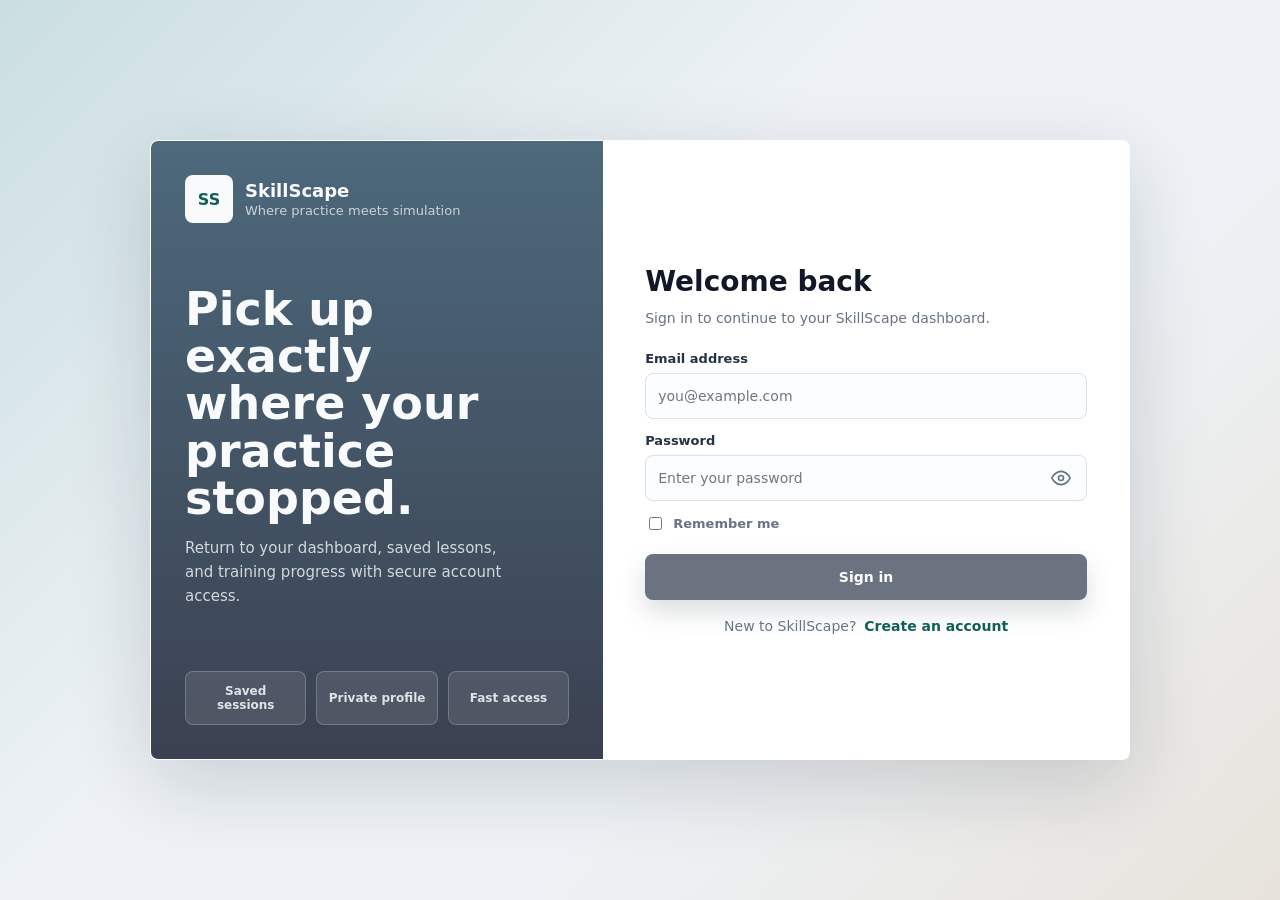
==== commit 3d1fa8a6: "Add dedicated 3D sims for carpentry, culinary, AI and plumbing; route catalog/dashboard by category;" ====
--- a/frontend/catalog.html
+++ b/frontend/catalog.html
@@ -44,6 +44,10 @@
           Assessments
         </a>
         <div class="nav-section">Account</div>
+        <a class="nav-link" href="certificates.html">
+          <svg viewBox="0 0 24 24" fill="none" stroke="currentColor" stroke-width="2" stroke-linecap="round" stroke-linejoin="round"><circle cx="12" cy="8" r="6"/><path d="M15.48 12.52 17 22l-5-3-5 3 1.52-9.48"/></svg>
+          Certificates
+        </a>
         <a class="nav-link" href="dashboard.html#achievements">
           <svg viewBox="0 0 24 24" fill="none" stroke="currentColor" stroke-width="2" stroke-linecap="round" stroke-linejoin="round"><circle cx="12" cy="8" r="6"/><path d="M15.48 12.52 17 22l-5-3-5 3 1.52-9.48"/></svg>
           Achievements
@@ -73,6 +77,9 @@
           <span class="topbar-title">Course Catalog</span>
         </div>
         <div class="topbar-actions">
+          <button class="icon-btn" id="themeToggle" aria-label="Toggle theme">
+            <svg viewBox="0 0 24 24" fill="none" stroke="currentColor" stroke-width="2" stroke-linecap="round" stroke-linejoin="round"><circle cx="12" cy="12" r="5"/><path d="M12 1v2M12 21v2M4.22 4.22l1.42 1.42M18.36 18.36l1.42 1.42M1 12h2M21 12h2M4.22 19.78l1.42-1.42M18.36 5.64l1.42-1.42"/></svg>
+          </button>
           <button class="icon-btn" id="notifBtn" aria-label="Notifications">
             <svg viewBox="0 0 24 24" fill="none" stroke="currentColor" stroke-width="2" stroke-linecap="round" stroke-linejoin="round"><path d="M18 8A6 6 0 0 0 6 8c0 7-3 9-3 9h18s-3-2-3-9"/><path d="M13.73 21a2 2 0 0 1-3.46 0"/></svg>
           </button>
@@ -169,17 +176,21 @@
     const count = document.getElementById('resultCount');
     const search = document.getElementById('searchInput');
     const catBtns = document.querySelectorAll('.cat-btn');
+    const BACKEND = 'http://127.0.0.1:8084';
+
+    // map static courses to backend project ids (seed order = insert order)
+    COURSES.forEach((c, i) => { c.id = i + 1; });
 
     let activeCat = 'all';
     let query = '';
 
     function cardHtml(c) {
       return `
-      <div class="course-card" data-cat="${c.cat}" data-title="${c.title.toLowerCase()}" data-desc="${c.desc.toLowerCase()}">
+      <div class="course-card" data-cat="${c.cat}" data-title="${c.title.toLowerCase()}" data-desc="${c.desc.toLowerCase()}" data-id="${c.id}">
         <div class="course-card-inner">
           <div class="course-thumb ${c.grad}">
             <span class="course-level">${c.level}</span>
-            ${c.sim ? '<span class="course-progress-ring" title="Interactive 3D simulation">3D</span>' : ''}
+            ${c.sim ? '<span class="course-launch" title="Launch interactive simulation">▶ 3D</span>' : '<span class="course-progress-ring">Soon</span>'}
             <div class="course-icon"><svg viewBox="0 0 24 24" fill="none" stroke="currentColor" stroke-width="1.4" stroke-linecap="round" stroke-linejoin="round">${ICONS[c.icon]}</svg></div>
           </div>
           <div class="course-body">
@@ -217,6 +228,51 @@
       render();
     }));
 
+    grid.addEventListener('click', async (e) => {
+      const card = e.target.closest('.course-card');
+      if (!card) return;
+      const id = card.dataset.id;
+      const title = card.dataset.title;
+      const isSimCourse = COURSES.some((c) => c.id === Number(id) && c.sim);
+      if (!isSimCourse) return;
+
+      // Try to enroll (auth-optional in demo: enroll if a token exists)
+      const token = localStorage.getItem('skillscape-token');
+      if (token) {
+        try {
+          await fetch(`${BACKEND}/projects/${id}/enroll`, {
+            method: 'POST',
+            headers: { Authorization: `Bearer ${token}` },
+          });
+        } catch (err) { /* backend offline — launch anyway */ }
+      }
+      const simCat = COURSES.find((c) => c.id === Number(id))?.cat || 'electrical';
+      const q = [];
+      if (simCat !== 'electrical') q.push(`type=${simCat}`);
+      q.push(`course=${encodeURIComponent(title)}`);
+      q.push(`project=${id}`);
+      const page = simCat === 'electrical' ? 'simulation.html' : 'workshop.html';
+      window.location.href = `${page}?${q.join('&')}`;
+    });
+
+    // Handle assessment result from simulation
+    const params = new URLSearchParams(window.location.search);
+    const result = params.get('result');
+    if (result) {
+      try {
+        const r = JSON.parse(result);
+        const wrap = document.getElementById('toastWrap');
+        if (wrap) {
+          const toast = document.createElement('div');
+          toast.className = 'toast success';
+          toast.textContent = `Simulation complete — score ${r.score}, grade ${r.grade}.`;
+          wrap.appendChild(toast);
+          setTimeout(() => toast.remove(), 5000);
+        }
+        history.replaceState({}, '', 'catalog.html');
+      } catch (e) {}
+    }
+
     render();
   </script>
   <script src="app.js"></script>
--- a/frontend/app.css
+++ b/frontend/app.css
@@ -60,7 +60,47 @@
   color: var(--text);
   line-height: 1.6;
   -webkit-font-smoothing: antialiased;
-}
+  transition: background 0.25s ease, color 0.25s ease;
+}
+
+body[data-theme="dark"] {
+  --bg: #0f172a;
+  --bg-card: #1e293b;
+  --bg-sidebar: #020617;
+  --bg-sidebar-hover: #1e293b;
+  --text: #e2e8f0;
+  --text-muted: #94a3b8;
+  --text-inverse: #e2e8f0;
+  --border: #334155;
+  --border-strong: #475569;
+  --shadow-sm: 0 1px 2px rgba(0, 0, 0, 0.4), 0 1px 3px rgba(0, 0, 0, 0.5);
+  --shadow: 0 4px 12px rgba(0, 0, 0, 0.4);
+  --shadow-lg: 0 12px 32px rgba(0, 0, 0, 0.5);
+}
+
+body[data-theme="dark"] .topbar {
+  background: rgba(15, 23, 42, 0.85);
+  border-color: var(--border);
+}
+
+body[data-theme="dark"] .icon-btn {
+  background: var(--bg-card);
+  border-color: var(--border);
+  color: var(--text-muted);
+}
+
+body[data-theme="dark"] .search-input,
+body[data-theme="dark"] .cat-btn {
+  background: var(--bg-card);
+  border-color: var(--border);
+  color: var(--text);
+}
+
+body[data-theme="dark"] .cat-btn.active { background: var(--primary); border-color: var(--primary); color: #fff; }
+
+body[data-theme="dark"] .streak-day { background: var(--bg-card); border-color: var(--border); }
+body[data-theme="dark"] .skill-chip { background: var(--bg-card); border-color: var(--border); color: var(--text); }
+body[data-theme="dark"] .road li { border-color: var(--border); }
 
 h1, h2, h3, h4 { font-family: var(--font-display); line-height: 1.25; }
 
@@ -277,6 +317,17 @@
   border: 3px solid var(--primary);
 }
 
+.course-thumb .course-launch {
+  position: absolute; bottom: 10px; right: 10px;
+  background: rgba(15, 23, 42, 0.9); color: #5eead4;
+  border: 1px solid rgba(94, 234, 212, 0.4);
+  font-size: 0.72rem; font-weight: 700; padding: 6px 12px; border-radius: 999px;
+  transition: all 0.2s ease;
+}
+.course-card:hover .course-launch { background: var(--primary); color: #fff; border-color: var(--primary); }
+
+.sim-link { color: var(--primary); font-weight: 700; font-size: 0.78rem; }
+
 .course-body { padding: 18px; }
 .course-body h4 { font-size: 1.02rem; margin-bottom: 6px; }
 .course-body p { font-size: 0.85rem; color: var(--text-muted); margin-bottom: 14px; }
